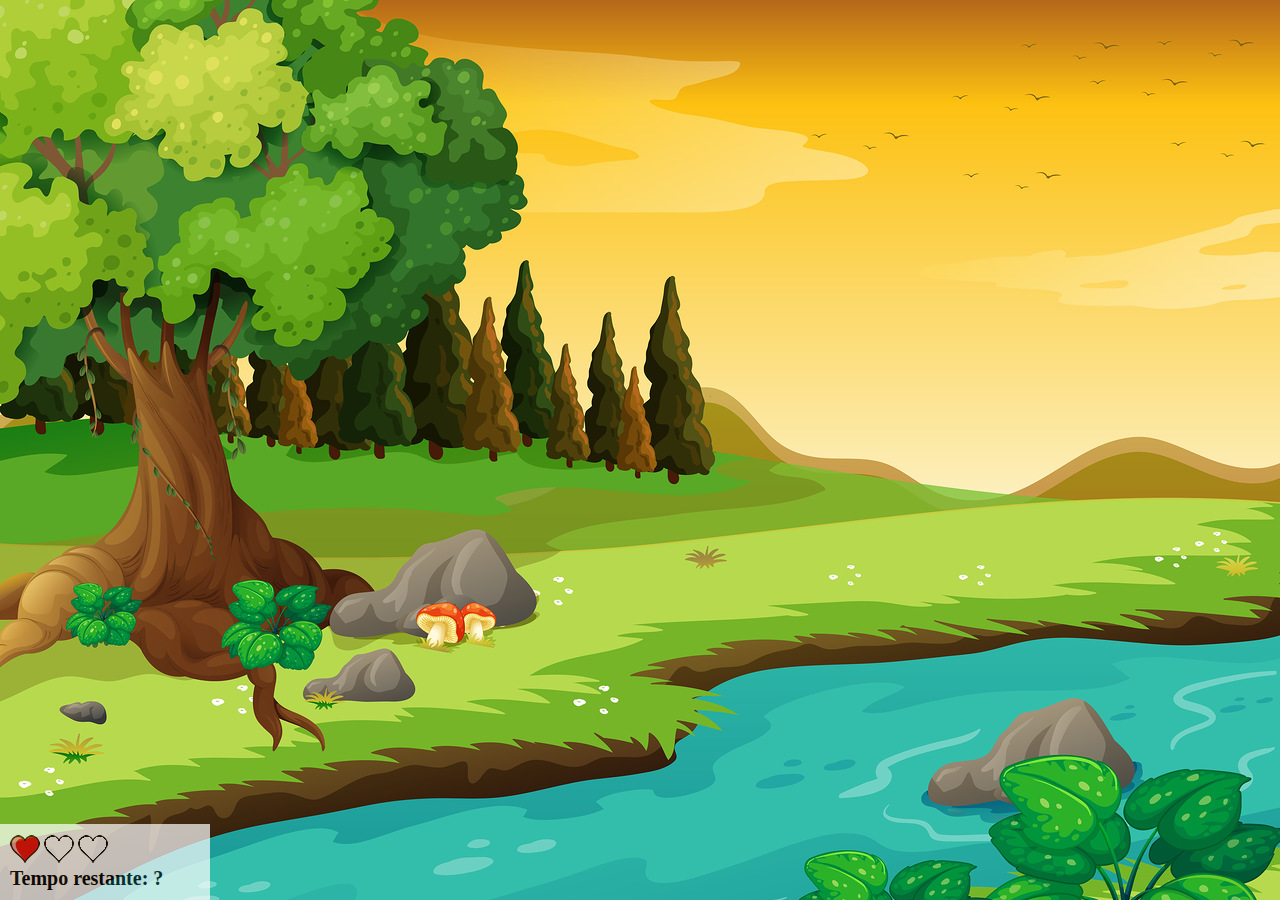
==== main.html @ 8d036827 "Arquivos relacionados ao game: Mata Mosquito" ====
<!DOCTYPE html>
<html lang="pt-br">

    <head>
        <meta charset="UTF-8">
        <meta name="viewport" content="width=device-width, initial-scale=1.0">
        <title>Mata Mosquito</title>

        <link rel="stylesheet" href="style.css">
    </head>

    <body onresize="sreenAdjustmentGame()">
        
        <div class="painel">

            <div class="vidas">
                <img src="imagens/coracao_cheio.png" alt="">
                <img src="imagens/coracao_vazio.png" alt="">
                <img src="imagens/coracao_vazio.png" alt="">
            </div>

            <div class="tempo">Tempo restante: ?</div>

        </div>

        <script src="game.js"></script>
    </body>

</html>
---- style.css ----
body{
    background-image: url('imagens/bg.jpg');
    background-repeat: no-repeat;
    background-size: 100%;
}

.mosquito1{
    width: 40px;
    height: 40px;
}

.mosquito2{
    width: 50px;
    height: 50px;
}

.mosquito3{
    width: 75px;
    height: 75px;
}

.painel{
    position: absolute;
    width: 190px;
    padding: 10px;
    left: 0px;
    bottom: 0px;
    border-top: solid 1px #fff;
    background-color: #fff;
    opacity: 0.7;
}

.vidas{
    float: left;
}

.tempo{
    float: left;
    font-size: 20px;
    font-weight: bold;
}
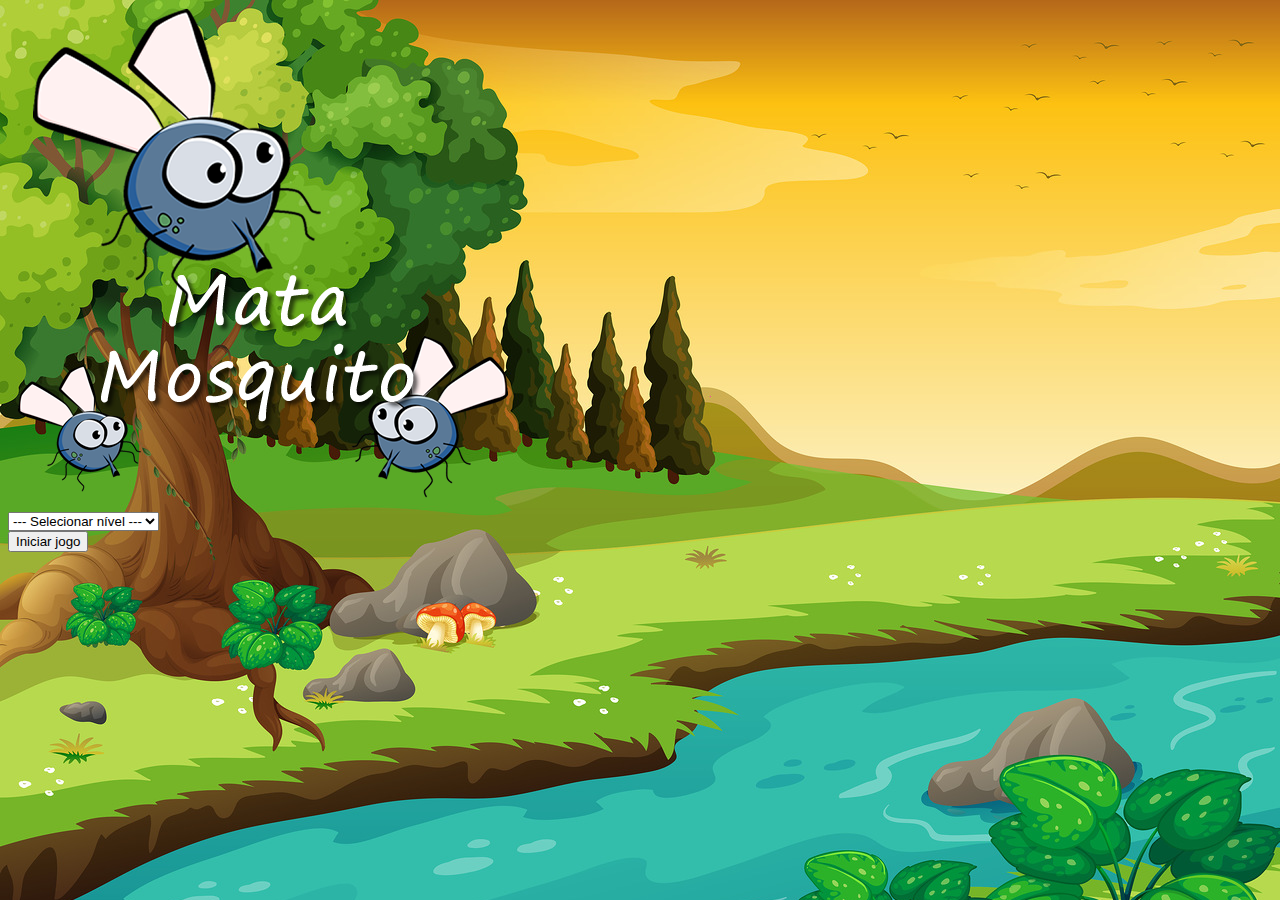
==== commit f749893a: "Finalizando o jogo, adicionando novas funcionalidades: tempo, pontuação e telas adicionais" ====
--- a/main.html
+++ b/main.html
@@ -14,12 +14,13 @@
         <div class="painel">
 
             <div class="vidas">
-                <img src="imagens/coracao_cheio.png" alt="">
-                <img src="imagens/coracao_vazio.png" alt="">
-                <img src="imagens/coracao_vazio.png" alt="">
+                <img id="life1" src="imagens/coracao_cheio.png" alt="">
+                <img id="life2" src="imagens/coracao_cheio.png" alt="">
+                <img id="life3" src="imagens/coracao_cheio.png" alt="">
             </div>
 
-            <div class="tempo">Tempo restante: ?</div>
+            <div class="tempo">Tempo restante: <span id="time"></span></div>
+            <div class="pontos">Pontuação: <span id="score"></span></div>
 
         </div>
 
--- a/style.css
+++ b/style.css
@@ -1,3 +1,7 @@
+html{
+    cursor: url('imagens/mata_mosca.png') 30 30, auto;
+}
+
 body{
     background-image: url('imagens/bg.jpg');
     background-repeat: no-repeat;
@@ -5,13 +9,13 @@
 }
 
 .mosquito1{
-    width: 40px;
-    height: 40px;
+    width: 50px;
+    height: 50px;
 }
 
 .mosquito2{
-    width: 50px;
-    height: 50px;
+    width: 60px;
+    height: 60px;
 }
 
 .mosquito3{
@@ -38,4 +42,11 @@
     float: left;
     font-size: 20px;
     font-weight: bold;
+}
+
+
+.pontos{
+    float: left;
+    font-size: 20px;
+    font-weight: bold;
 }